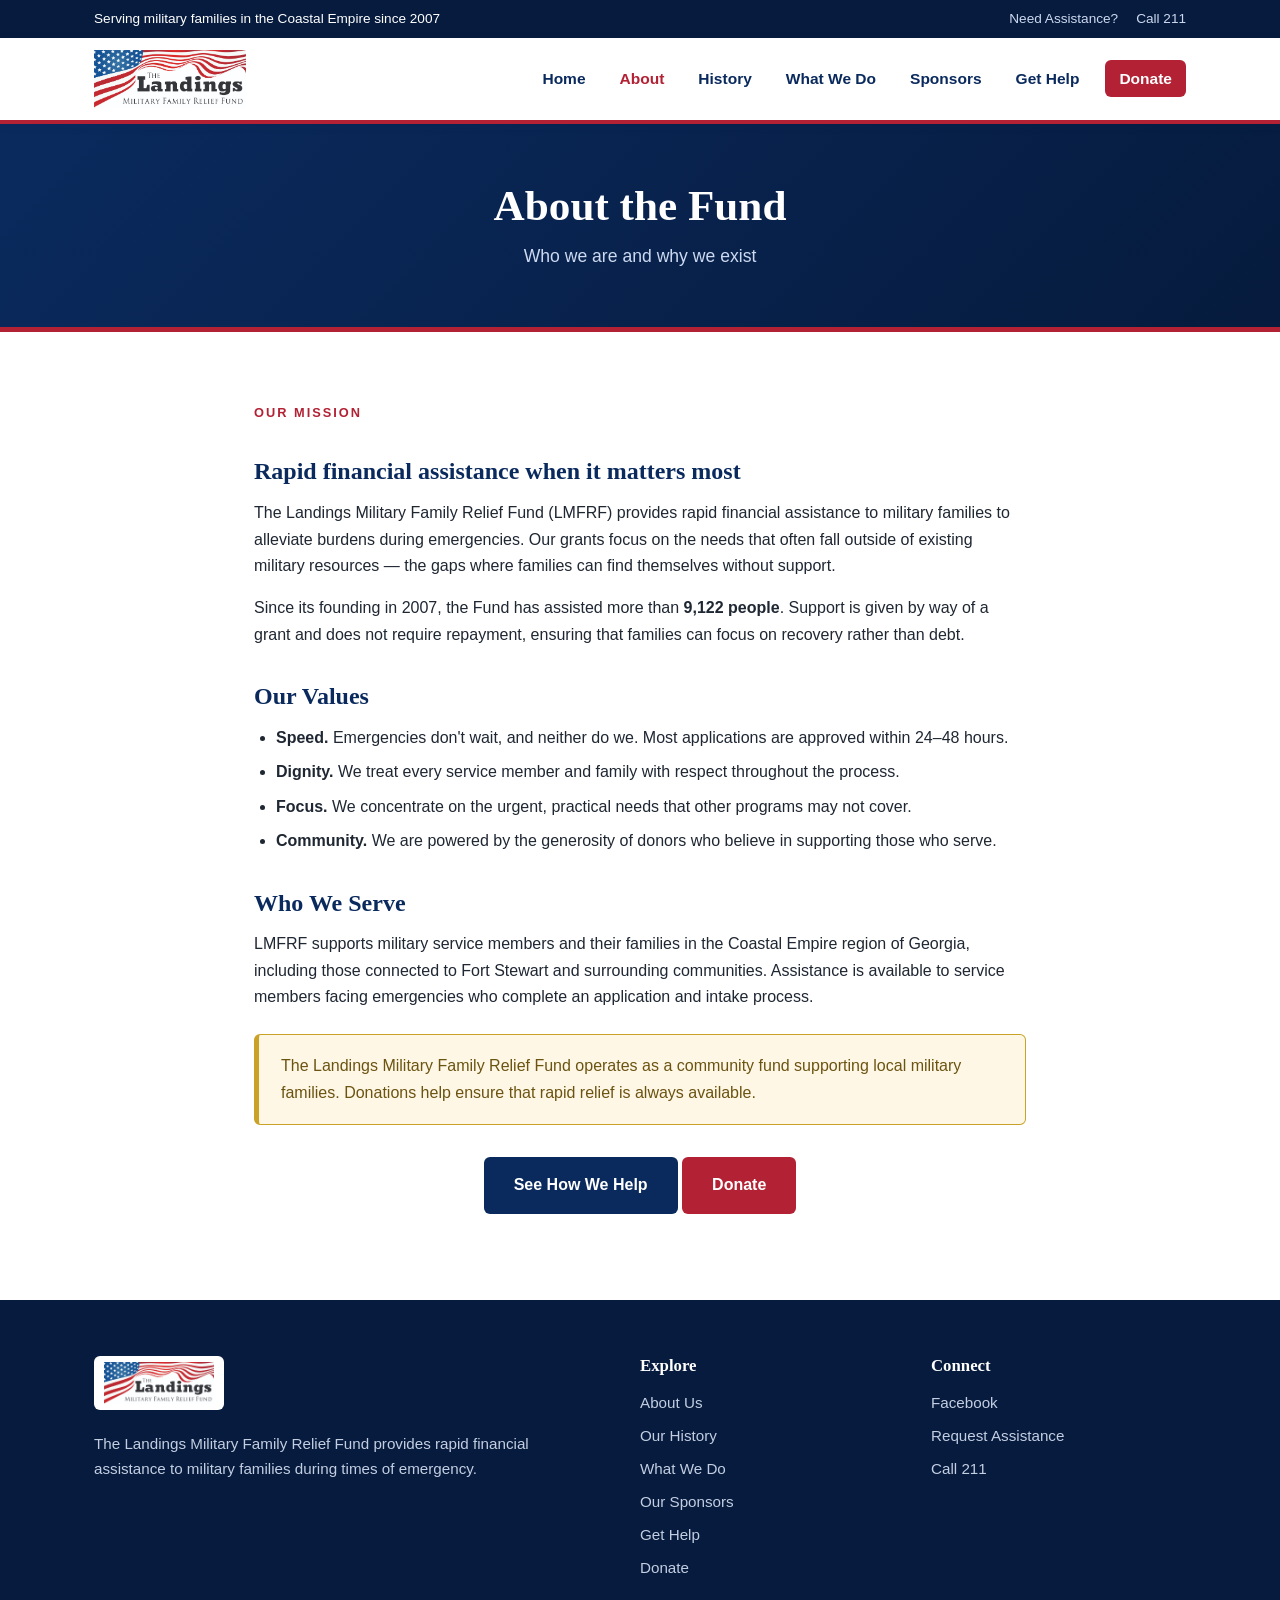
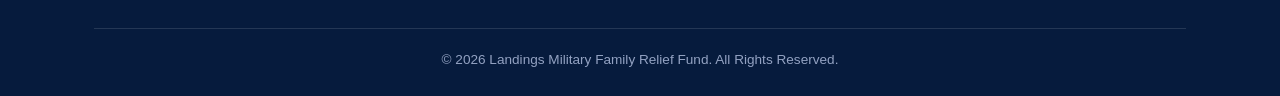
==== about.html @ 04f7153c "LMFRF website" ====
<!DOCTYPE html>
<html lang="en">
<head>
<meta charset="UTF-8">
<meta name="viewport" content="width=device-width, initial-scale=1">
<title>About Us | Landings Military Family Relief Fund</title>
<meta name="description" content="Learn about the mission of the Landings Military Family Relief Fund and how we support military families in the Coastal Empire.">
<link rel="stylesheet" href="css/styles.css">
</head>
<body>

<div class="topbar">
  <div class="container">
    <span>Serving military families in the Coastal Empire since 2007</span>
    <div class="topbar-links">
      <a href="apply.html">Need Assistance?</a>
      <a href="tel:211">Call 211</a>
    </div>
  </div>
</div>

<header class="site-header">
  <div class="container">
    <a class="brand" href="index.html"><img src="assets/LMFRF_logo.jpg" alt="Landings Military Family Relief Fund logo"></a>
    <button class="nav-toggle" aria-label="Toggle menu" onclick="document.getElementById('nav').classList.toggle('open')">&#9776;</button>
    <nav class="main-nav" id="nav">
      <ul>
        <li><a href="index.html">Home</a></li>
        <li><a href="about.html" class="active">About</a></li>
        <li><a href="history.html">History</a></li>
        <li><a href="what-we-do.html">What We Do</a></li>
        <li><a href="sponsors.html">Sponsors</a></li>
        <li><a href="apply.html">Get Help</a></li>
        <li><a href="donate.html" class="btn-donate">Donate</a></li>
      </ul>
    </nav>
  </div>
</header>

<section class="page-banner">
  <div class="container">
    <h1>About the Fund</h1>
    <p>Who we are and why we exist</p>
  </div>
</section>

<section class="block">
  <div class="container prose">
    <span class="eyebrow">Our Mission</span>
    <h2>Rapid financial assistance when it matters most</h2>
    <p>The Landings Military Family Relief Fund (LMFRF) provides rapid financial assistance to military families to alleviate burdens during emergencies. Our grants focus on the needs that often fall outside of existing military resources &mdash; the gaps where families can find themselves without support.</p>
    <p>Since its founding in 2007, the Fund has assisted more than <strong>9,122 people</strong>. Support is given by way of a grant and does not require repayment, ensuring that families can focus on recovery rather than debt.</p>

    <h2>Our Values</h2>
    <ul>
      <li><strong>Speed.</strong> Emergencies don't wait, and neither do we. Most applications are approved within 24&ndash;48 hours.</li>
      <li><strong>Dignity.</strong> We treat every service member and family with respect throughout the process.</li>
      <li><strong>Focus.</strong> We concentrate on the urgent, practical needs that other programs may not cover.</li>
      <li><strong>Community.</strong> We are powered by the generosity of donors who believe in supporting those who serve.</li>
    </ul>

    <h2>Who We Serve</h2>
    <p>LMFRF supports military service members and their families in the Coastal Empire region of Georgia, including those connected to Fort Stewart and surrounding communities. Assistance is available to service members facing emergencies who complete an application and intake process.</p>

    <div class="notice">
      The Landings Military Family Relief Fund operates as a community fund supporting local military families. Donations help ensure that rapid relief is always available.
    </div>

    <p style="text-align:center; margin-top:32px;">
      <a href="what-we-do.html" class="btn btn-secondary">See How We Help</a>
      <a href="donate.html" class="btn btn-primary">Donate</a>
    </p>
  </div>
</section>

<footer class="site-footer">
  <div class="container">
    <div class="footer-grid">
      <div class="footer-brand">
        <img src="assets/LMFRF_logo.jpg" alt="LMFRF logo">
        <p>The Landings Military Family Relief Fund provides rapid financial assistance to military families during times of emergency.</p>
      </div>
      <div>
        <h4>Explore</h4>
        <ul>
          <li><a href="about.html">About Us</a></li>
          <li><a href="history.html">Our History</a></li>
          <li><a href="what-we-do.html">What We Do</a></li>
          <li><a href="sponsors.html">Our Sponsors</a></li>
          <li><a href="apply.html">Get Help</a></li>
          <li><a href="donate.html">Donate</a></li>
        </ul>
      </div>
      <div>
        <h4>Connect</h4>
        <ul>
          <li><a href="https://www.facebook.com/lmfrf/" target="_blank" rel="noopener">Facebook</a></li>
          <li><a href="apply.html">Request Assistance</a></li>
          <li><a href="tel:211">Call 211</a></li>
        </ul>
      </div>
    </div>
    <div class="footer-bottom"><p>&copy; 2026 Landings Military Family Relief Fund. All Rights Reserved.</p></div>
  </div>
</footer>

</body>
</html>
---- css/styles.css ----
/* ===== Landings Military Family Relief Fund ===== */
:root {
  --navy: #0a2a5e;
  --navy-dark: #061b3d;
  --red: #b22234;
  --red-dark: #8e1a28;
  --cream: #f7f5f0;
  --ink: #1f2733;
  --gray: #5a6573;
  --gold: #c9a227;
  --white: #ffffff;
  --shadow: 0 6px 24px rgba(6, 27, 61, 0.12);
  --radius: 10px;
  --max: 1140px;
}

* { box-sizing: border-box; margin: 0; padding: 0; }

html { scroll-behavior: smooth; }

body {
  font-family: "Segoe UI", Tahoma, Geneva, Verdana, sans-serif;
  color: var(--ink);
  line-height: 1.65;
  background: var(--white);
}

h1, h2, h3, h4 {
  font-family: Georgia, "Times New Roman", serif;
  color: var(--navy);
  line-height: 1.2;
  font-weight: 700;
}

a { color: var(--red); text-decoration: none; }
a:hover { text-decoration: underline; }

.container { max-width: var(--max); margin: 0 auto; padding: 0 24px; }

/* ===== Top bar ===== */
.topbar {
  background: var(--navy-dark);
  color: var(--white);
  font-size: 0.85rem;
}
.topbar .container {
  display: flex;
  justify-content: space-between;
  align-items: center;
  flex-wrap: wrap;
  gap: 8px;
  padding-top: 8px;
  padding-bottom: 8px;
}
.topbar a { color: #cdd9f0; }
.topbar .topbar-links { display: flex; gap: 18px; flex-wrap: wrap; }

/* ===== Header / Nav ===== */
.site-header {
  background: var(--white);
  border-bottom: 4px solid var(--red);
  position: sticky;
  top: 0;
  z-index: 50;
  box-shadow: 0 2px 10px rgba(6,27,61,0.06);
}
.site-header .container {
  display: flex;
  align-items: center;
  justify-content: space-between;
  gap: 16px;
  padding-top: 12px;
  padding-bottom: 12px;
}
.brand { display: flex; align-items: center; gap: 14px; }
.brand img { height: 58px; width: auto; display: block; }

.nav-toggle {
  display: none;
  background: var(--navy);
  color: #fff;
  border: 0;
  font-size: 1.4rem;
  padding: 6px 12px;
  border-radius: 6px;
  cursor: pointer;
}

.main-nav ul {
  display: flex;
  gap: 6px;
  list-style: none;
  align-items: center;
}
.main-nav a {
  color: var(--navy);
  font-weight: 600;
  padding: 10px 14px;
  border-radius: 6px;
  font-size: 0.97rem;
  white-space: nowrap;
}
.main-nav a:hover { background: var(--cream); text-decoration: none; }
.main-nav a.active { color: var(--red); }
.main-nav .btn-donate {
  background: var(--red);
  color: #fff;
  margin-left: 6px;
}
.main-nav .btn-donate:hover { background: var(--red-dark); }

/* ===== Buttons ===== */
.btn {
  display: inline-block;
  padding: 13px 28px;
  border-radius: 6px;
  font-weight: 700;
  font-size: 1rem;
  cursor: pointer;
  border: 2px solid transparent;
  transition: transform .08s ease, background .2s ease;
}
.btn:hover { text-decoration: none; transform: translateY(-1px); }
.btn-primary { background: var(--red); color: #fff; }
.btn-primary:hover { background: var(--red-dark); }
.btn-secondary { background: var(--navy); color: #fff; }
.btn-secondary:hover { background: var(--navy-dark); }
.btn-outline { background: transparent; color: var(--white); border-color: var(--white); }
.btn-outline:hover { background: var(--white); color: var(--navy); }

/* ===== Hero ===== */
.hero {
  position: relative;
  background:
    linear-gradient(rgba(6,27,61,0.78), rgba(10,42,94,0.82)),
    url("https://uwce.org/wp-content/uploads/2021/06/pexels-brett-sayles-1340504-scaled.jpg") center/cover no-repeat;
  color: #fff;
  text-align: center;
}
.hero .container { padding-top: 90px; padding-bottom: 90px; }
.hero h1 { color: #fff; font-size: clamp(2rem, 5vw, 3.3rem); margin-bottom: 18px; }
.hero p { font-size: 1.2rem; max-width: 760px; margin: 0 auto 30px; color: #eef2fa; }
.hero .btn-row { display: flex; gap: 14px; justify-content: center; flex-wrap: wrap; }

/* ===== Page banner (interior) ===== */
.page-banner {
  background: linear-gradient(135deg, var(--navy) 0%, var(--navy-dark) 100%);
  color: #fff;
  text-align: center;
  border-bottom: 5px solid var(--red);
}
.page-banner .container { padding: 56px 24px; }
.page-banner h1 { color: #fff; font-size: clamp(1.8rem, 4vw, 2.7rem); }
.page-banner p { color: #cdd9f0; margin-top: 10px; font-size: 1.1rem; }

/* ===== Sections ===== */
section.block { padding: 70px 0; }
section.block.alt { background: var(--cream); }
.section-head { text-align: center; max-width: 760px; margin: 0 auto 48px; }
.section-head h2 { font-size: clamp(1.6rem, 3.5vw, 2.3rem); margin-bottom: 12px; }
.section-head p { color: var(--gray); font-size: 1.08rem; }
.eyebrow {
  text-transform: uppercase;
  letter-spacing: 2px;
  font-size: 0.8rem;
  font-weight: 700;
  color: var(--red);
  margin-bottom: 10px;
  display: block;
}

/* ===== Stat band ===== */
.stat-band {
  background: var(--red);
  color: #fff;
  text-align: center;
  padding: 54px 24px;
}
.stat-band .num {
  font-family: Georgia, serif;
  font-size: clamp(3rem, 9vw, 5.5rem);
  font-weight: 700;
  line-height: 1;
  color: #fff;
}
.stat-band .label { font-size: 1.25rem; margin-top: 8px; letter-spacing: 1px; }
.stat-band small { display:block; margin-top: 4px; opacity: .85; }

/* ===== Cards ===== */
.grid { display: grid; gap: 24px; }
.grid-3 { grid-template-columns: repeat(3, 1fr); }
.grid-2 { grid-template-columns: repeat(2, 1fr); }
.card {
  background: #fff;
  border: 1px solid #e7e3da;
  border-radius: var(--radius);
  padding: 28px;
  box-shadow: var(--shadow);
}
.card.center { text-align: center; }
.card h3 { font-size: 1.25rem; margin-bottom: 10px; }
.card .icon {
  width: 52px; height: 52px;
  display: flex; align-items: center; justify-content: center;
  background: var(--navy); color: #fff;
  border-radius: 50%;
  font-size: 1.3rem; font-weight: 700;
  margin-bottom: 16px;
}
.card.center .icon { margin: 0 auto 16px; }

/* assistance list */
.assist-list { list-style: none; display: grid; gap: 14px; }
.assist-list li {
  background: #fff;
  border-left: 5px solid var(--red);
  padding: 18px 22px;
  border-radius: 6px;
  box-shadow: var(--shadow);
  font-weight: 600;
  color: var(--navy);
}
.assist-list li span { display: block; font-weight: 400; color: var(--gray); font-size: .95rem; margin-top: 4px; }

/* steps */
.steps { counter-reset: step; display: grid; gap: 20px; }
.steps li {
  list-style: none;
  position: relative;
  background: #fff;
  border: 1px solid #e7e3da;
  border-radius: var(--radius);
  padding: 24px 24px 24px 78px;
  box-shadow: var(--shadow);
}
.steps li::before {
  counter-increment: step;
  content: counter(step);
  position: absolute;
  left: 22px; top: 22px;
  width: 40px; height: 40px;
  background: var(--red); color: #fff;
  border-radius: 50%;
  display: flex; align-items: center; justify-content: center;
  font-weight: 700; font-family: Georgia, serif;
}
.steps li h3 { margin-bottom: 6px; font-size: 1.15rem; }

/* prose */
.prose { max-width: 820px; margin: 0 auto; }
.prose h2 { margin: 34px 0 14px; }
.prose h3 { margin: 26px 0 10px; }
.prose p { margin-bottom: 16px; }
.prose ul { margin: 0 0 16px 22px; }
.prose li { margin-bottom: 8px; }

/* callout */
.callout {
  background: var(--navy);
  color: #fff;
  border-radius: var(--radius);
  padding: 40px;
  text-align: center;
}
.callout h2 { color: #fff; }
.callout p { color: #cdd9f0; max-width: 640px; margin: 12px auto 24px; }

/* notice */
.notice {
  background: #fff7e6;
  border: 1px solid var(--gold);
  border-left: 5px solid var(--gold);
  padding: 18px 22px;
  border-radius: 6px;
  margin: 24px 0;
  color: #6b5310;
}

/* ===== Sponsor tiers ===== */
.tier { margin-bottom: 54px; }
.tier-head {
  display: flex;
  align-items: center;
  gap: 16px;
  border-bottom: 3px solid var(--tier, var(--navy));
  padding-bottom: 12px;
  margin-bottom: 26px;
  flex-wrap: wrap;
}
.tier-head h2 { color: var(--tier, var(--navy)); margin: 0; }
.tier-amount {
  margin-left: auto;
  background: var(--tier, var(--navy));
  color: #fff;
  font-weight: 700;
  padding: 5px 16px;
  border-radius: 999px;
  font-size: .95rem;
}
.tier--title    { --tier: #8e1a28; }
.tier--principal{ --tier: #0a2a5e; }
.tier--gold     { --tier: #b8901f; }
.tier--silver   { --tier: #6b7682; }

.sponsor-grid { display: grid; gap: 20px; }
.tier--title  .sponsor-grid { grid-template-columns: repeat(2, 1fr); }
.tier--principal .sponsor-grid { grid-template-columns: repeat(3, 1fr); }
.tier--gold   .sponsor-grid { grid-template-columns: repeat(4, 1fr); }
.tier--silver .sponsor-grid { grid-template-columns: repeat(4, 1fr); }

.sponsor-card {
  background: #fff;
  border: 1px solid #e7e3da;
  border-top: 4px solid var(--tier, var(--navy));
  border-radius: var(--radius);
  padding: 26px 20px;
  text-align: center;
  box-shadow: var(--shadow);
  display: flex;
  flex-direction: column;
  align-items: center;
  justify-content: center;
  min-height: 120px;
}
.sponsor-card .sponsor-name { font-weight: 700; color: var(--navy); font-size: 1.05rem; }
.sponsor-card.placeholder {
  border-style: dashed;
  border-color: #c7c2b6;
  background: #faf9f6;
  color: var(--gray);
  font-style: italic;
}

@media (max-width: 860px) {
  .tier--title .sponsor-grid,
  .tier--principal .sponsor-grid,
  .tier--gold .sponsor-grid,
  .tier--silver .sponsor-grid { grid-template-columns: repeat(2, 1fr); }
  .tier-amount { margin-left: 0; }
}

/* ===== Footer ===== */
.site-footer {
  background: var(--navy-dark);
  color: #c3cee2;
  padding: 56px 0 24px;
  font-size: 0.95rem;
}
.site-footer h4 { color: #fff; margin-bottom: 14px; font-size: 1.05rem; }
.footer-grid { display: grid; grid-template-columns: 2fr 1fr 1fr; gap: 36px; }
.site-footer a { color: #c3cee2; }
.site-footer a:hover { color: #fff; }
.site-footer ul { list-style: none; }
.site-footer ul li { margin-bottom: 8px; }
.footer-bottom {
  border-top: 1px solid rgba(255,255,255,0.12);
  margin-top: 40px; padding-top: 20px;
  text-align: center; font-size: 0.85rem; color: #93a2c2;
}
.footer-brand img { height: 54px; margin-bottom: 14px; background:#fff; padding:6px 10px; border-radius:6px; }

/* ===== Responsive ===== */
@media (max-width: 860px) {
  .grid-3, .grid-2 { grid-template-columns: 1fr; }
  .footer-grid { grid-template-columns: 1fr; gap: 28px; }
  .nav-toggle { display: block; }
  .main-nav {
    position: absolute;
    top: 100%; left: 0; right: 0;
    background: #fff;
    border-bottom: 4px solid var(--red);
    box-shadow: var(--shadow);
    display: none;
  }
  .main-nav.open { display: block; }
  .main-nav ul { flex-direction: column; align-items: stretch; padding: 12px; gap: 2px; }
  .main-nav .btn-donate { margin: 6px 0 0; text-align: center; }
}
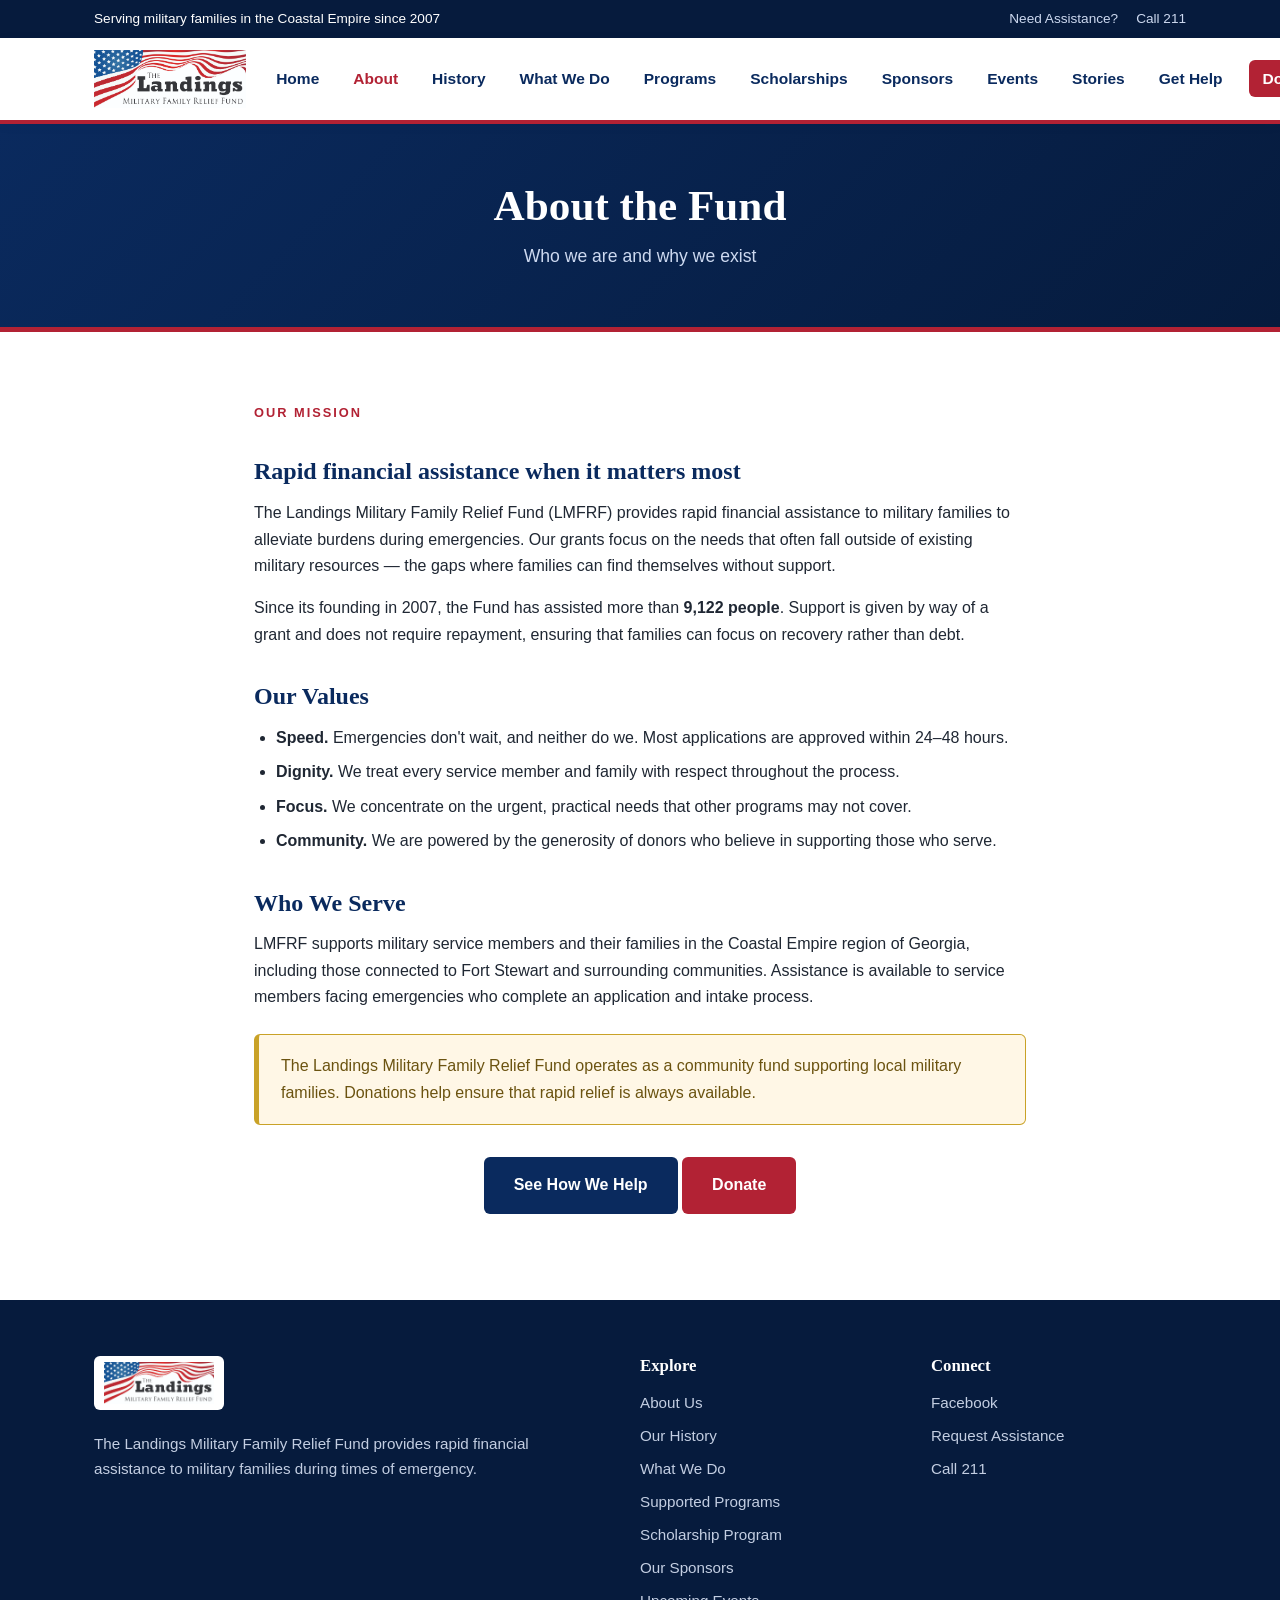
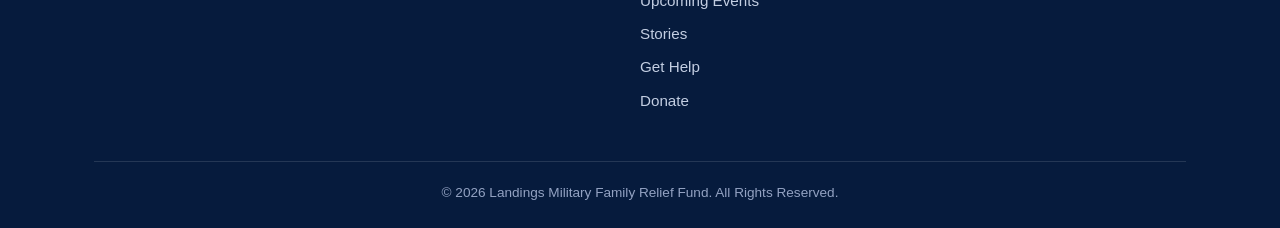
==== commit 430beec8: "Site updates: Programs, Scholarships, Stories pages and edits" ====
--- a/about.html
+++ b/about.html
@@ -29,7 +29,11 @@
         <li><a href="about.html" class="active">About</a></li>
         <li><a href="history.html">History</a></li>
         <li><a href="what-we-do.html">What We Do</a></li>
+        <li><a href="supported-programs.html">Programs</a></li>
+        <li><a href="scholarships.html">Scholarships</a></li>
         <li><a href="sponsors.html">Sponsors</a></li>
+        <li><a href="events.html">Events</a></li>
+        <li><a href="stories.html">Stories</a></li>
         <li><a href="apply.html">Get Help</a></li>
         <li><a href="donate.html" class="btn-donate">Donate</a></li>
       </ul>
@@ -86,7 +90,11 @@
           <li><a href="about.html">About Us</a></li>
           <li><a href="history.html">Our History</a></li>
           <li><a href="what-we-do.html">What We Do</a></li>
+          <li><a href="supported-programs.html">Supported Programs</a></li>
+          <li><a href="scholarships.html">Scholarship Program</a></li>
           <li><a href="sponsors.html">Our Sponsors</a></li>
+          <li><a href="events.html">Upcoming Events</a></li>
+          <li><a href="stories.html">Stories</a></li>
           <li><a href="apply.html">Get Help</a></li>
           <li><a href="donate.html">Donate</a></li>
         </ul>
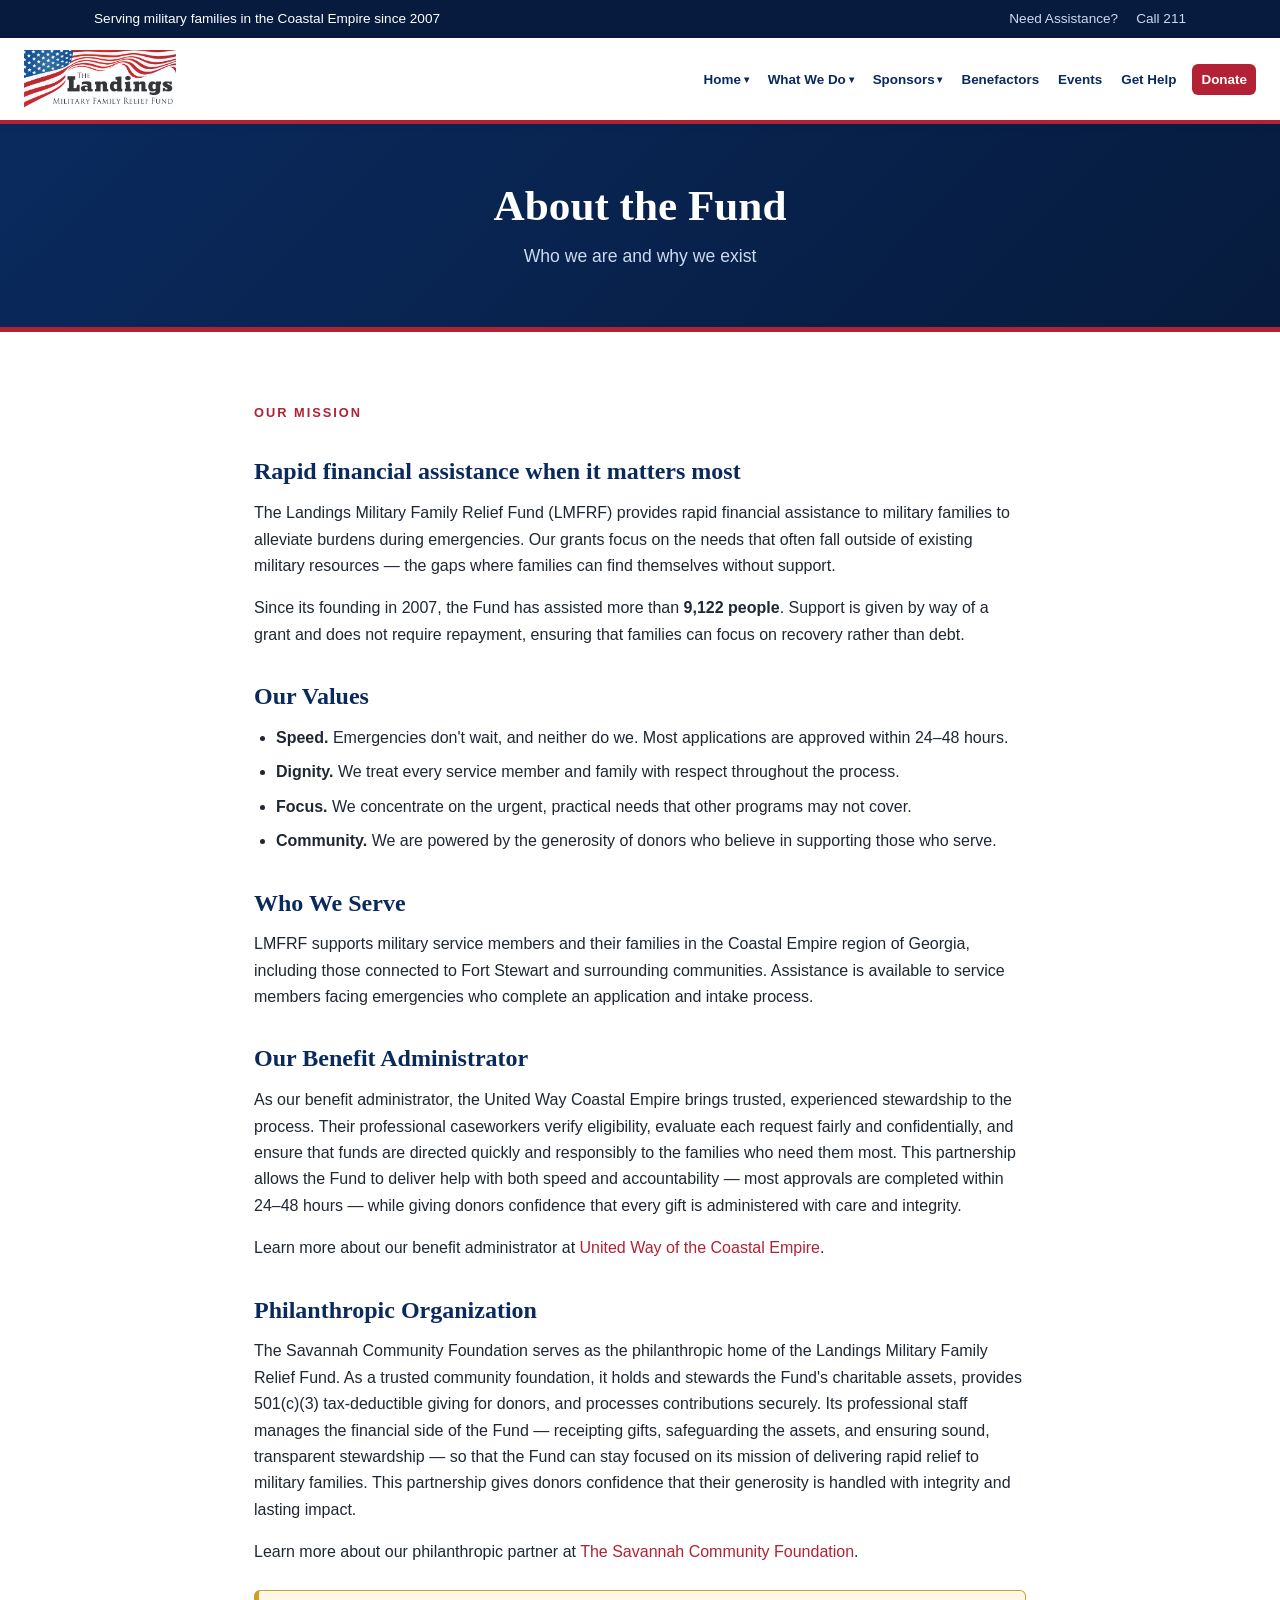
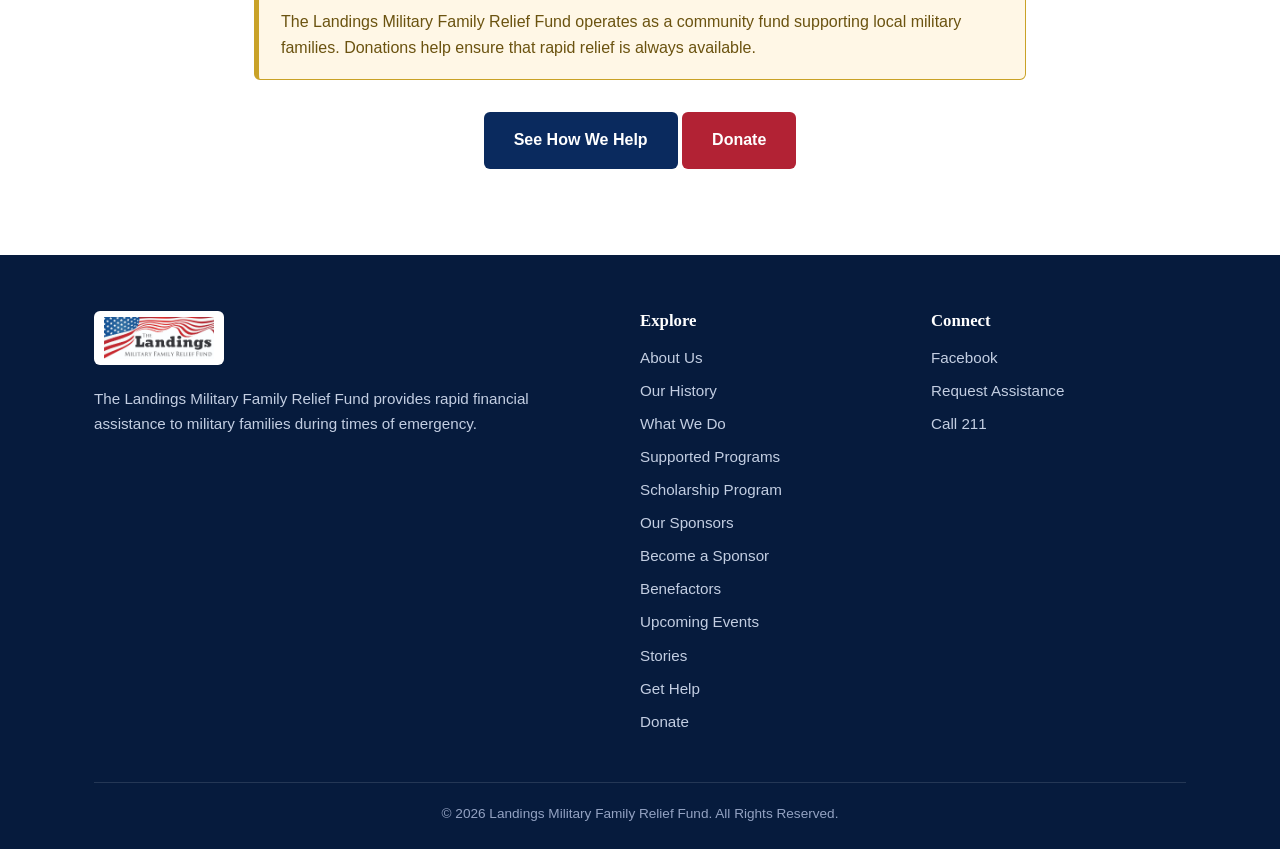
==== commit 1a80703a: "Site updates: Benefactors page, Become a Sponsor page, About administrator/foundation sections, Mili" ====
--- a/about.html
+++ b/about.html
@@ -25,15 +25,37 @@
     <button class="nav-toggle" aria-label="Toggle menu" onclick="document.getElementById('nav').classList.toggle('open')">&#9776;</button>
     <nav class="main-nav" id="nav">
       <ul>
-        <li><a href="index.html">Home</a></li>
-        <li><a href="about.html" class="active">About</a></li>
-        <li><a href="history.html">History</a></li>
-        <li><a href="what-we-do.html">What We Do</a></li>
-        <li><a href="supported-programs.html">Programs</a></li>
-        <li><a href="scholarships.html">Scholarships</a></li>
-        <li><a href="sponsors.html">Sponsors</a></li>
+        <li class="has-dropdown">
+          <a href="index.html">Home</a>
+          <ul class="dropdown">
+            <li><a href="about.html">About Us</a></li>
+            <li><a href="history.html">History</a></li>
+            <li><a href="what-we-do.html">What We Do</a></li>
+            <li><a href="scholarships.html">Scholarships</a></li>
+            <li><a href="sponsors.html">Sponsors</a></li>
+            <li><a href="benefactors.html">Benefactors</a></li>
+            <li><a href="events.html">Events</a></li>
+            <li><a href="stories.html">Stories</a></li>
+            <li><a href="apply.html">Get Help</a></li>
+          </ul>
+        </li>
+        <li class="has-dropdown">
+          <a href="what-we-do.html">What We Do</a>
+          <ul class="dropdown">
+            <li><a href="supported-programs.html">Programs</a></li>
+            <li><a href="scholarships.html">Scholarships</a></li>
+            <li><a href="stories.html">Stories</a></li>
+          </ul>
+        </li>
+        <li class="has-dropdown">
+          <a href="sponsors.html">Sponsors</a>
+          <ul class="dropdown">
+            <li><a href="sponsors.html">Current Sponsors</a></li>
+            <li><a href="become-a-sponsor.html">Become a Sponsor</a></li>
+          </ul>
+        </li>
+        <li><a href="benefactors.html">Benefactors</a></li>
         <li><a href="events.html">Events</a></li>
-        <li><a href="stories.html">Stories</a></li>
         <li><a href="apply.html">Get Help</a></li>
         <li><a href="donate.html" class="btn-donate">Donate</a></li>
       </ul>
@@ -66,6 +88,14 @@
     <h2>Who We Serve</h2>
     <p>LMFRF supports military service members and their families in the Coastal Empire region of Georgia, including those connected to Fort Stewart and surrounding communities. Assistance is available to service members facing emergencies who complete an application and intake process.</p>
 
+    <h2>Our Benefit Administrator</h2>
+    <p>As our benefit administrator, the United Way Coastal Empire brings trusted, experienced stewardship to the process. Their professional caseworkers verify eligibility, evaluate each request fairly and confidentially, and ensure that funds are directed quickly and responsibly to the families who need them most. This partnership allows the Fund to deliver help with both speed and accountability &mdash; most approvals are completed within 24&ndash;48 hours &mdash; while giving donors confidence that every gift is administered with care and integrity.</p>
+    <p>Learn more about our benefit administrator at <a href="https://uwce.org/" target="_blank" rel="noopener">United Way of the Coastal Empire</a>.</p>
+
+    <h2>Philanthropic Organization</h2>
+    <p>The Savannah Community Foundation serves as the philanthropic home of the Landings Military Family Relief Fund. As a trusted community foundation, it holds and stewards the Fund's charitable assets, provides 501(c)(3) tax-deductible giving for donors, and processes contributions securely. Its professional staff manages the financial side of the Fund &mdash; receipting gifts, safeguarding the assets, and ensuring sound, transparent stewardship &mdash; so that the Fund can stay focused on its mission of delivering rapid relief to military families. This partnership gives donors confidence that their generosity is handled with integrity and lasting impact.</p>
+    <p>Learn more about our philanthropic partner at <a href="https://www.savfoundation.org/" target="_blank" rel="noopener">The Savannah Community Foundation</a>.</p>
+
     <div class="notice">
       The Landings Military Family Relief Fund operates as a community fund supporting local military families. Donations help ensure that rapid relief is always available.
     </div>
@@ -93,6 +123,8 @@
           <li><a href="supported-programs.html">Supported Programs</a></li>
           <li><a href="scholarships.html">Scholarship Program</a></li>
           <li><a href="sponsors.html">Our Sponsors</a></li>
+          <li><a href="become-a-sponsor.html">Become a Sponsor</a></li>
+          <li><a href="benefactors.html">Benefactors</a></li>
           <li><a href="events.html">Upcoming Events</a></li>
           <li><a href="stories.html">Stories</a></li>
           <li><a href="apply.html">Get Help</a></li>
--- a/css/styles.css
+++ b/css/styles.css
@@ -71,6 +71,7 @@
   gap: 16px;
   padding-top: 12px;
   padding-bottom: 12px;
+  max-width: 1340px;
 }
 .brand { display: flex; align-items: center; gap: 14px; }
 .brand img { height: 58px; width: auto; display: block; }
@@ -88,16 +89,16 @@
 
 .main-nav ul {
   display: flex;
-  gap: 6px;
+  gap: 1px;
   list-style: none;
   align-items: center;
 }
 .main-nav a {
   color: var(--navy);
   font-weight: 600;
-  padding: 10px 14px;
+  padding: 8px 9px;
   border-radius: 6px;
-  font-size: 0.97rem;
+  font-size: 0.84rem;
   white-space: nowrap;
 }
 .main-nav a:hover { background: var(--cream); text-decoration: none; }
@@ -108,6 +109,43 @@
   margin-left: 6px;
 }
 .main-nav .btn-donate:hover { background: var(--red-dark); }
+
+/* ===== Dropdown menus ===== */
+.main-nav li.has-dropdown { position: relative; }
+.main-nav .has-dropdown > a::after {
+  content: " \25BE";
+  font-size: 0.75em;
+  position: relative;
+  top: -1px;
+}
+.main-nav .dropdown {
+  position: absolute;
+  top: 100%;
+  left: 0;
+  margin: 0;
+  list-style: none;
+  min-width: 210px;
+  background: #fff;
+  border: 1px solid #e7e3da;
+  border-top: 3px solid var(--red);
+  border-radius: 0 0 8px 8px;
+  box-shadow: var(--shadow);
+  padding: 6px;
+  display: none;
+  z-index: 60;
+}
+.main-nav li.has-dropdown:hover > .dropdown,
+.main-nav li.has-dropdown:focus-within > .dropdown { display: block; }
+.main-nav .dropdown li { display: block; }
+.main-nav .dropdown a {
+  display: block;
+  padding: 9px 14px;
+  font-size: 0.9rem;
+  white-space: nowrap;
+  color: var(--navy);
+  border-radius: 5px;
+}
+.main-nav .dropdown a:hover { background: var(--cream); text-decoration: none; }
 
 /* ===== Buttons ===== */
 .btn {
@@ -301,12 +339,14 @@
 .tier--principal{ --tier: #0a2a5e; }
 .tier--gold     { --tier: #b8901f; }
 .tier--silver   { --tier: #6b7682; }
+.tier--defenders{ --tier: #2f6b5e; }
 
 .sponsor-grid { display: grid; gap: 20px; }
 .tier--title  .sponsor-grid { grid-template-columns: repeat(2, 1fr); }
 .tier--principal .sponsor-grid { grid-template-columns: repeat(3, 1fr); }
 .tier--gold   .sponsor-grid { grid-template-columns: repeat(4, 1fr); }
 .tier--silver .sponsor-grid { grid-template-columns: repeat(4, 1fr); }
+.tier--defenders .sponsor-grid { grid-template-columns: repeat(4, 1fr); }
 
 .sponsor-card {
   background: #fff;
@@ -335,8 +375,33 @@
   .tier--title .sponsor-grid,
   .tier--principal .sponsor-grid,
   .tier--gold .sponsor-grid,
-  .tier--silver .sponsor-grid { grid-template-columns: repeat(2, 1fr); }
+  .tier--silver .sponsor-grid,
+  .tier--defenders .sponsor-grid { grid-template-columns: repeat(2, 1fr); }
   .tier-amount { margin-left: 0; }
+}
+
+/* ===== Sponsorship level selector ===== */
+.sponsor-level {
+  display: flex;
+  flex-direction: column;
+  align-items: center;
+  text-align: center;
+  background: #fff;
+  border: 2px solid #e7e3da;
+  border-radius: 10px;
+  padding: 26px 24px;
+  cursor: pointer;
+  box-shadow: var(--shadow);
+  transition: border-color .15s ease, transform .08s ease, box-shadow .15s ease;
+}
+.sponsor-level:hover { transform: translateY(-2px); }
+.sponsor-level input { margin-bottom: 12px; transform: scale(1.3); accent-color: var(--red); cursor: pointer; }
+.sponsor-level .lvl-name { font-family: Georgia, serif; font-weight: 700; color: var(--navy); font-size: 1.3rem; }
+.sponsor-level .lvl-amt { color: var(--red); font-weight: 700; margin-top: 4px; font-size: 1.05rem; }
+.sponsor-level:has(input:checked) {
+  border-color: var(--red);
+  background: #fff7f8;
+  box-shadow: 0 8px 22px rgba(178, 34, 52, 0.18);
 }
 
 /* ===== Footer ===== */
@@ -363,6 +428,10 @@
 @media (max-width: 860px) {
   .grid-3, .grid-2 { grid-template-columns: 1fr; }
   .footer-grid { grid-template-columns: 1fr; gap: 28px; }
+}
+
+/* Collapse the nav into a menu button before the links get too tight to fit */
+@media (max-width: 1180px) {
   .nav-toggle { display: block; }
   .main-nav {
     position: absolute;
@@ -374,5 +443,19 @@
   }
   .main-nav.open { display: block; }
   .main-nav ul { flex-direction: column; align-items: stretch; padding: 12px; gap: 2px; }
+  .main-nav a { padding: 12px 14px; font-size: 1rem; }
   .main-nav .btn-donate { margin: 6px 0 0; text-align: center; }
-}
+  /* Dropdowns become indented inline lists on mobile */
+  .main-nav .dropdown {
+    position: static;
+    display: block;
+    min-width: 0;
+    border: none;
+    border-top: none;
+    box-shadow: none;
+    background: transparent;
+    padding: 0 0 4px 16px;
+  }
+  .main-nav .dropdown a { font-size: 0.95rem; padding: 10px 14px; color: var(--gray); }
+  .main-nav .has-dropdown > a::after { content: ""; }
+}
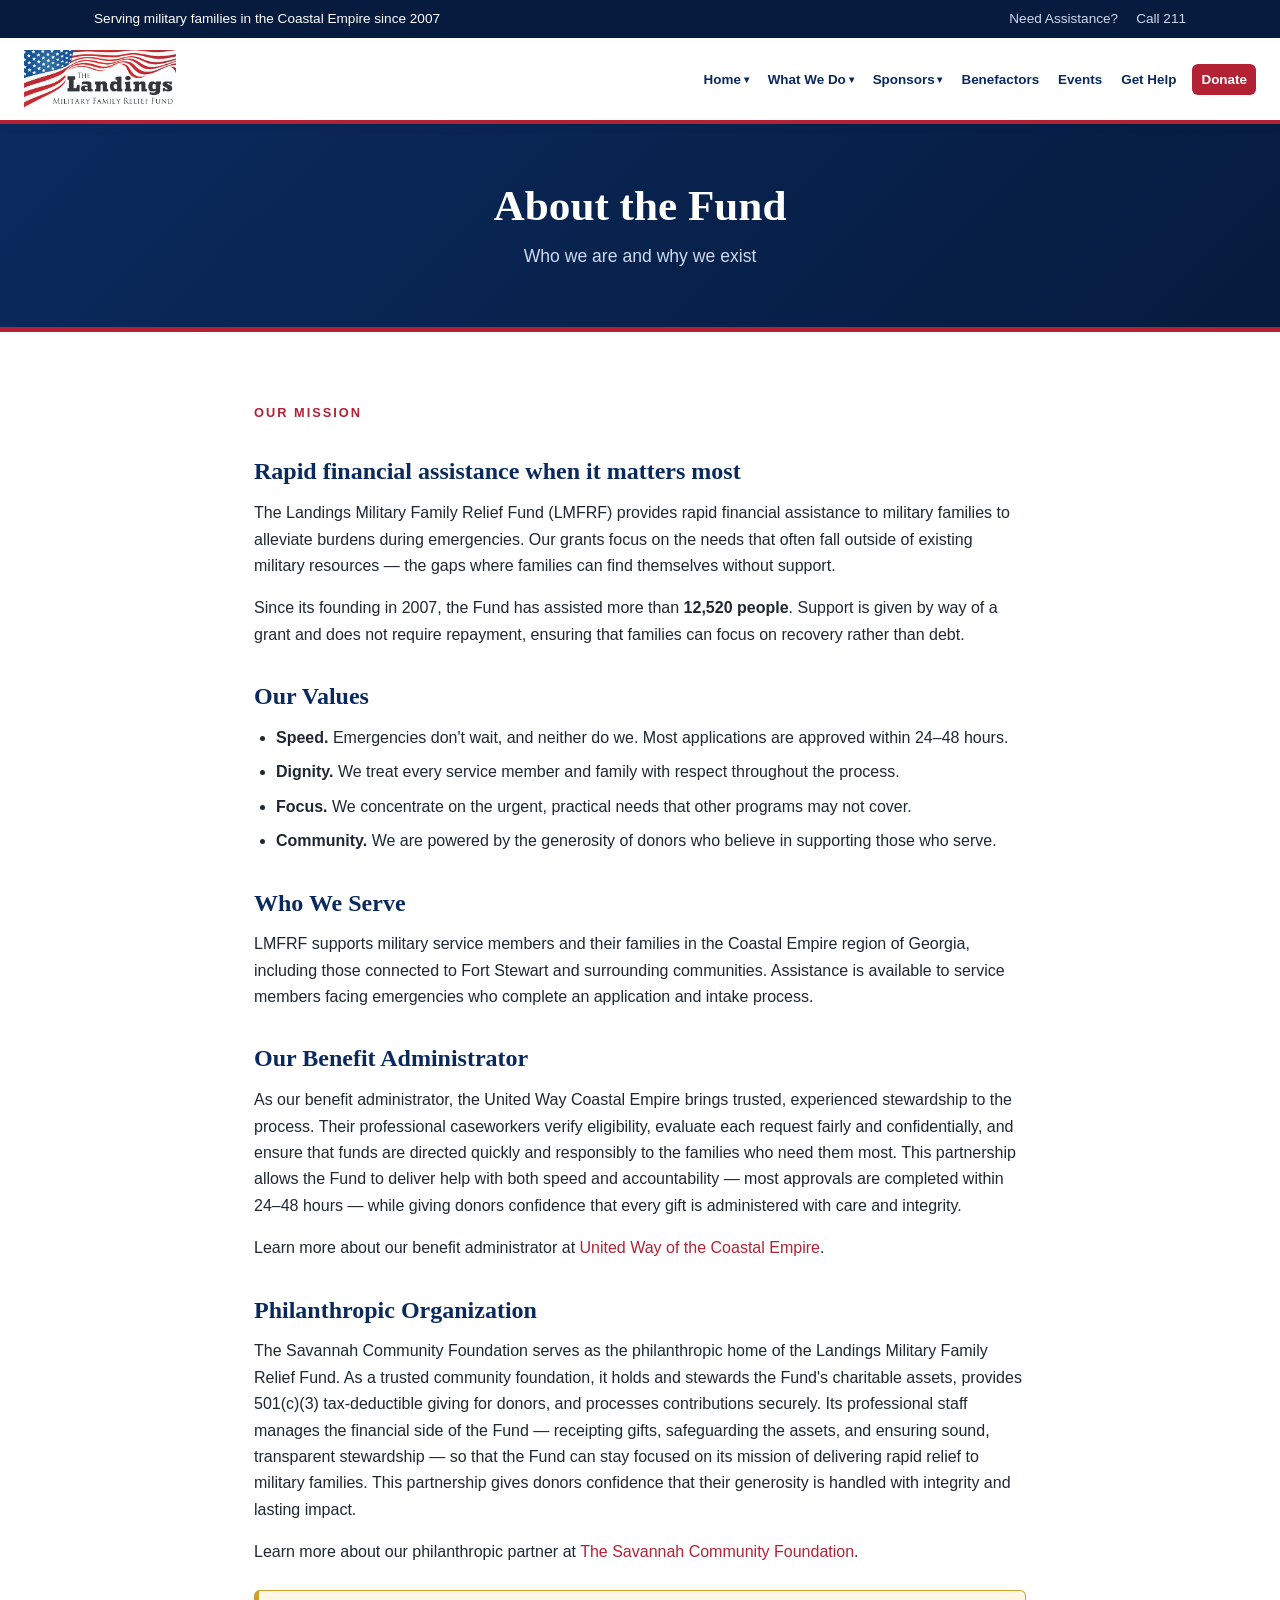
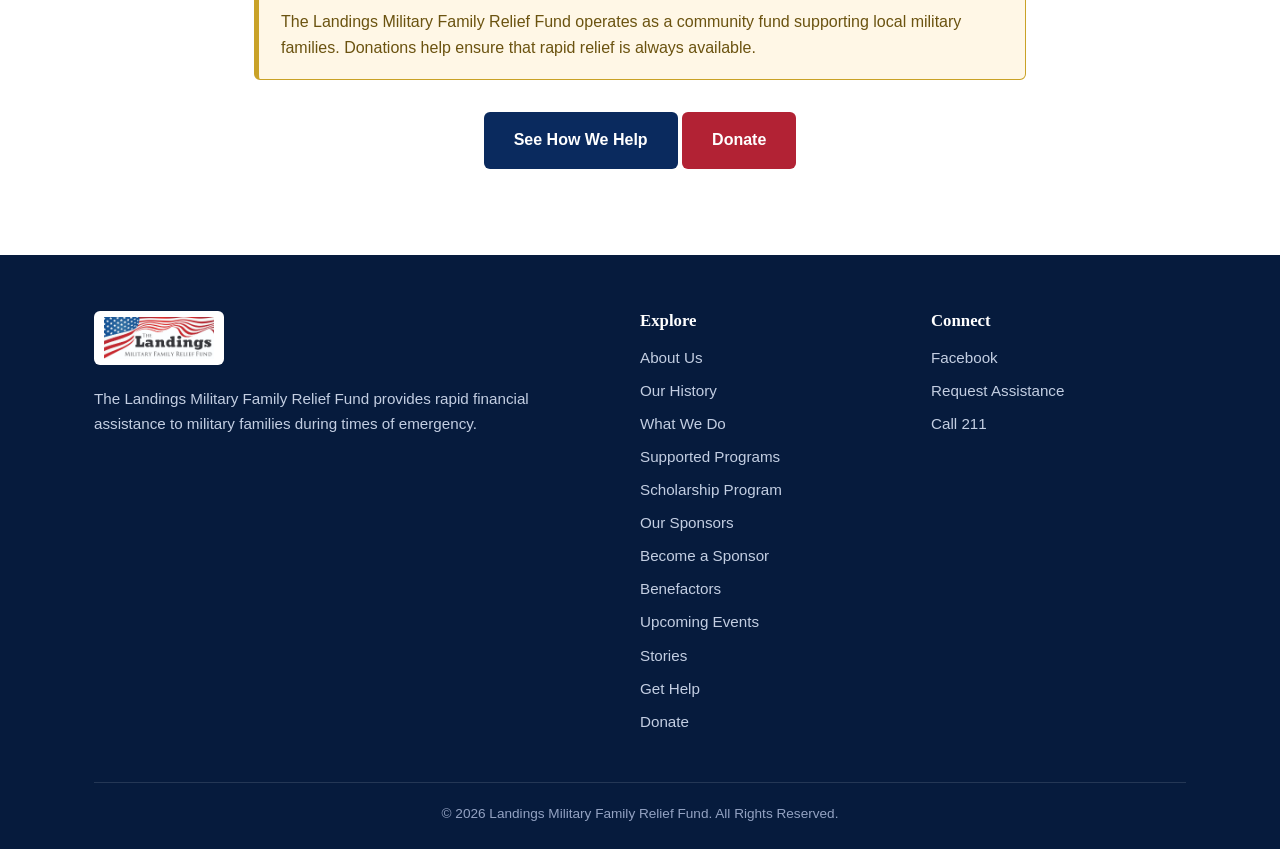
==== commit 6b78cbfc: "Update about.html" ====
--- a/about.html
+++ b/about.html
@@ -75,7 +75,7 @@
     <span class="eyebrow">Our Mission</span>
     <h2>Rapid financial assistance when it matters most</h2>
     <p>The Landings Military Family Relief Fund (LMFRF) provides rapid financial assistance to military families to alleviate burdens during emergencies. Our grants focus on the needs that often fall outside of existing military resources &mdash; the gaps where families can find themselves without support.</p>
-    <p>Since its founding in 2007, the Fund has assisted more than <strong>9,122 people</strong>. Support is given by way of a grant and does not require repayment, ensuring that families can focus on recovery rather than debt.</p>
+    <p>Since its founding in 2007, the Fund has assisted more than <strong>12,520 people</strong>. Support is given by way of a grant and does not require repayment, ensuring that families can focus on recovery rather than debt.</p>
 
     <h2>Our Values</h2>
     <ul>
